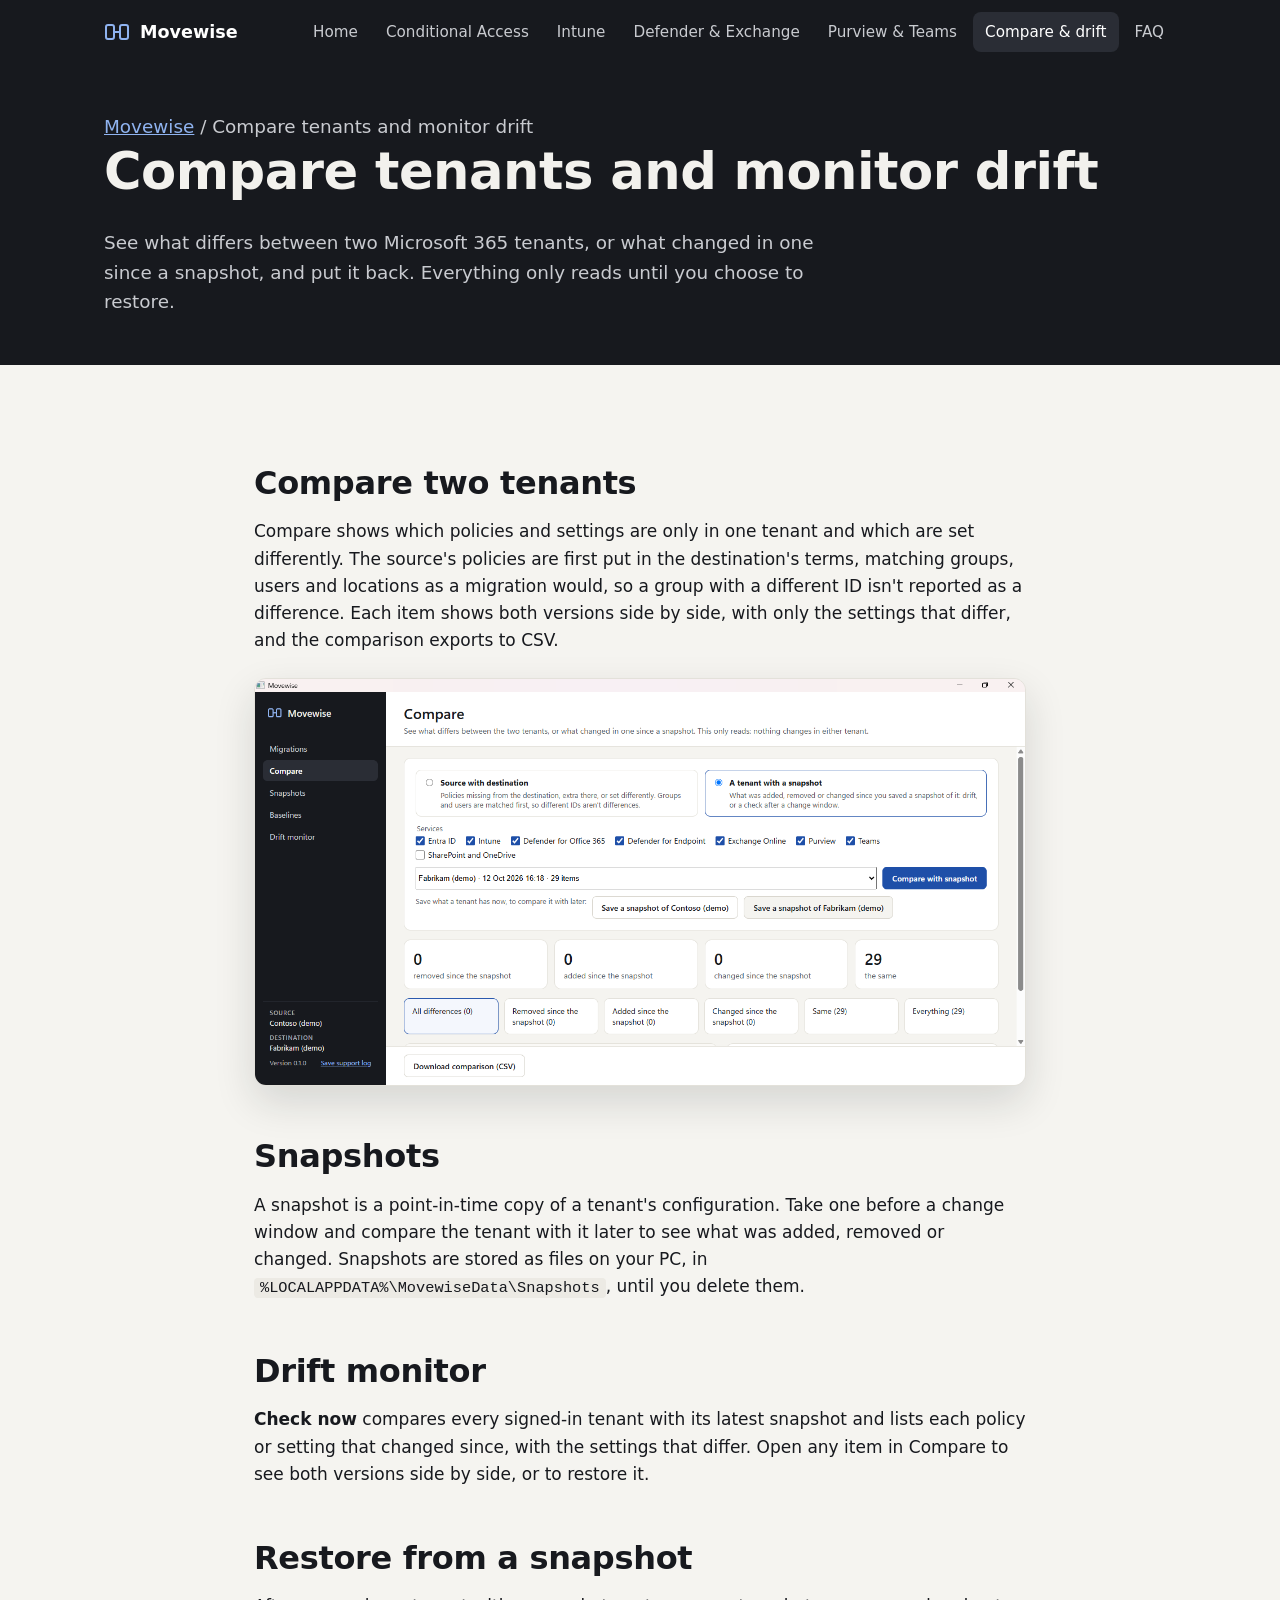
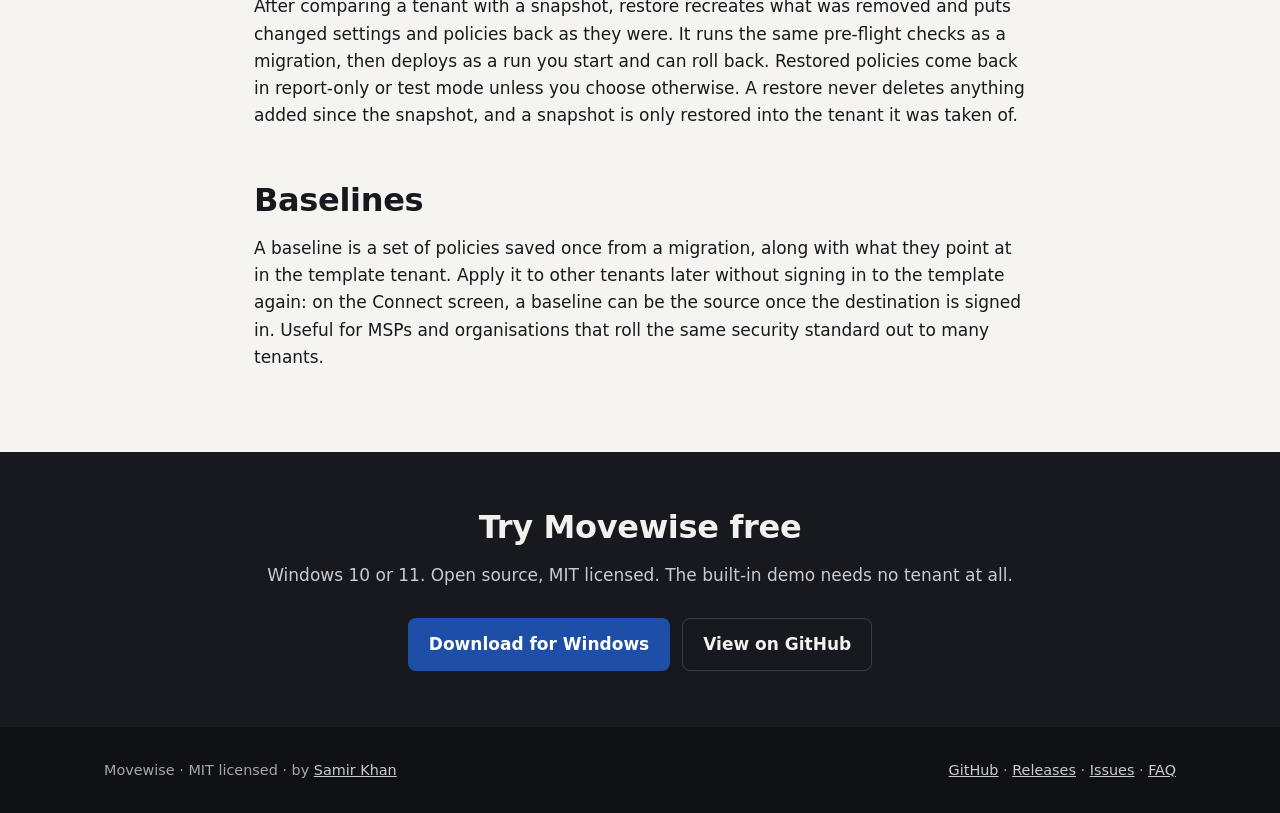
==== site/compare-drift.html @ 2ace510d "Add a website for search engines and AI assistants, and a search-friendly README - site/: a static w" ====
<!doctype html>
<html lang="en">
<head>
<meta charset="utf-8">
<meta name="viewport" content="width=device-width, initial-scale=1">
<title>Compare Microsoft 365 tenants and monitor configuration drift | Movewise</title>
<meta name="description" content="Compare two Microsoft 365 tenants setting by setting, take snapshots of a tenant configuration, detect drift since the last snapshot, restore changed settings, and apply policy baselines to other tenants.">
<link rel="canonical" href="https://sameerk27.github.io/movewise/compare-drift.html">
<link rel="icon" href="assets/icon.svg" type="image/svg+xml">
<meta property="og:type" content="article">
<meta property="og:site_name" content="Movewise">
<meta property="og:title" content="Compare Microsoft 365 tenants and monitor configuration drift | Movewise">
<meta property="og:description" content="Compare two Microsoft 365 tenants setting by setting, take snapshots of a tenant configuration, detect drift since the last snapshot, restore changed settings, and apply policy baselines to other tenants.">
<meta property="og:url" content="https://sameerk27.github.io/movewise/compare-drift.html">
<meta property="og:image" content="https://sameerk27.github.io/movewise/img/og-movewise.png">
<meta name="twitter:card" content="summary_large_image">
<link rel="stylesheet" href="assets/site.css">
</head>
<body>
<header class="top">
  <div class="wrap">
    <a class="brand" href="./"><svg width="26" height="26" viewBox="0 0 26 26" fill="none" stroke="currentColor" stroke-width="2" stroke-linecap="round" aria-hidden="true"><rect x="2" y="6" width="8" height="14" rx="2"/><rect x="16" y="6" width="8" height="14" rx="2"/><path d="M10 13h6"/></svg>Movewise</a>
    <nav aria-label="Main">
      <a href="./">Home</a>
      <a href="conditional-access.html">Conditional Access</a>
      <a href="intune.html">Intune</a>
      <a href="defender-exchange.html">Defender &amp; Exchange</a>
      <a href="purview-teams.html">Purview &amp; Teams</a>
      <a href="compare-drift.html" aria-current="page">Compare &amp; drift</a>
      <a href="faq.html">FAQ</a>
    </nav>
  </div>
</header>
<main>
<div class="page-head">
  <div class="wrap">
    <p class="crumbs"><a href="./">Movewise</a> / Compare tenants and monitor drift</p>
    <h1>Compare tenants and monitor drift</h1>
    <p>See what differs between two Microsoft 365 tenants, or what changed in one since a snapshot, and put it back. Everything only reads until you choose to restore.</p>
  </div>
</div>
<article class="doc">
<h2>Compare two tenants</h2>
<p>Compare shows which policies and settings are only in one tenant and which are set differently. The source's policies are first put in the destination's terms, matching groups, users and locations as a migration would, so a group with a different ID isn't reported as a difference. Each item shows both versions side by side, with only the settings that differ, and the comparison exports to CSV.</p>
<img class="shot" src="img/compare.png" width="1366" height="720" loading="lazy" alt="Movewise comparing a tenant with a snapshot: removed, added, changed and unchanged counts">

<h2>Snapshots</h2>
<p>A snapshot is a point-in-time copy of a tenant's configuration. Take one before a change window and compare the tenant with it later to see what was added, removed or changed. Snapshots are stored as files on your PC, in <code>%LOCALAPPDATA%\MovewiseData\Snapshots</code>, until you delete them.</p>

<h2>Drift monitor</h2>
<p><b>Check now</b> compares every signed-in tenant with its latest snapshot and lists each policy or setting that changed since, with the settings that differ. Open any item in Compare to see both versions side by side, or to restore it.</p>

<h2>Restore from a snapshot</h2>
<p>After comparing a tenant with a snapshot, restore recreates what was removed and puts changed settings and policies back as they were. It runs the same pre-flight checks as a migration, then deploys as a run you start and can roll back. Restored policies come back in report-only or test mode unless you choose otherwise. A restore never deletes anything added since the snapshot, and a snapshot is only restored into the tenant it was taken of.</p>

<h2>Baselines</h2>
<p>A baseline is a set of policies saved once from a migration, along with what they point at in the template tenant. Apply it to other tenants later without signing in to the template again: on the Connect screen, a baseline can be the source once the destination is signed in. Useful for MSPs and organisations that roll the same security standard out to many tenants.</p>
</article>
<section class="cta">
  <div class="wrap">
    <h2>Try Movewise free</h2>
    <p>Windows 10 or 11. Open source, MIT licensed. The built-in demo needs no tenant at all.</p>
    <div class="actions">
      <a class="btn primary" href="https://github.com/sameerk27/movewise/releases/latest">Download for Windows</a>
      <a class="btn ghost" href="https://github.com/sameerk27/movewise">View on GitHub</a>
    </div>
  </div>
</section>
</main>
<footer>
  <div class="wrap">
    <span>Movewise · MIT licensed · by <a href="https://github.com/sameerk27">Samir Khan</a></span>
    <span><a href="https://github.com/sameerk27/movewise">GitHub</a> · <a href="https://github.com/sameerk27/movewise/releases">Releases</a> · <a href="https://github.com/sameerk27/movewise/issues">Issues</a> · <a href="faq.html">FAQ</a></span>
  </div>
</footer>
</body>
</html>
---- site/assets/site.css ----
/* Movewise website. Colours follow the app. */
:root {
  --ink: #17191E; --muted: #5B5F68; --ground: #F5F4F0; --surface: #FFFFFF; --line: #E3E1DA;
  --accent: #1E4FA8; --accent-hover: #163B7F; --accent-soft: #E8EEF9; --light-accent: #8FB3F0;
  --ok: #17603C; --ok-soft: #E6F3EC; --warn: #8A3F06; --warn-soft: #FDF1E3;
  --side: #17191E; --side-ink: #E9E7E1; --side-muted: #A3A6AD;
  --radius: 12px; --max: 1120px;
}
* { box-sizing: border-box; }
html { scroll-behavior: smooth; }
body {
  margin: 0; background: var(--ground); color: var(--ink);
  font-family: "Segoe UI Variable Text", "Segoe UI", system-ui, -apple-system, "Helvetica Neue", Arial, sans-serif;
  font-size: 17px; line-height: 1.6; -webkit-font-smoothing: antialiased;
}
a { color: var(--accent); }
a:hover { color: var(--accent-hover); }
:focus-visible { outline: 2px solid var(--accent); outline-offset: 2px; }
img { max-width: 100%; height: auto; display: block; }
h1, h2, h3 { line-height: 1.2; margin: 0 0 .5em; letter-spacing: -.01em; }
h1 { font-size: clamp(2rem, 5vw, 3.2rem); font-weight: 700; }
h2 { font-size: clamp(1.5rem, 3vw, 2rem); font-weight: 700; margin-top: 0; }
h3 { font-size: 1.15rem; font-weight: 650; }
p { margin: 0 0 1em; }
code { font-family: "Cascadia Mono", Consolas, ui-monospace, monospace; font-size: .9em; background: #ECEAE4; padding: 1px 6px; border-radius: 4px; }

.wrap { max-width: var(--max); margin: 0 auto; padding: 0 24px; }

/* Header */
.top { background: var(--side); color: var(--side-ink); }
.top .wrap { display: flex; align-items: center; gap: 24px; min-height: 64px; flex-wrap: wrap; }
.brand { display: flex; align-items: center; gap: 10px; color: #fff; text-decoration: none; font-weight: 650; font-size: 1.1rem; }
.brand svg { color: var(--light-accent); }
.top nav { display: flex; gap: 4px; flex-wrap: wrap; margin-left: auto; }
.top nav a { color: #C9CBD0; text-decoration: none; padding: 8px 12px; border-radius: 8px; font-size: .95rem; }
.top nav a:hover, .top nav a[aria-current="page"] { background: #2A2D35; color: #fff; }

/* Hero */
.hero { background: var(--side); color: #F2F1ED; padding: 56px 0 0; overflow: hidden; }
.hero h1 span { color: var(--light-accent); }
.hero .lead { font-size: 1.2rem; color: #C9CBD0; max-width: 760px; }
.hero .shot { margin-top: 40px; border-radius: var(--radius) var(--radius) 0 0; box-shadow: 0 -10px 50px rgba(0,0,0,.4); }
.tag { display: inline-block; font-size: .85rem; font-weight: 600; color: var(--light-accent); background: #2A2D35; padding: 4px 12px; border-radius: 999px; margin-bottom: 18px; }
.actions { display: flex; gap: 12px; flex-wrap: wrap; margin-top: 28px; }
.btn { display: inline-flex; align-items: center; gap: 8px; padding: 12px 20px; border-radius: 8px; font-weight: 600; text-decoration: none; border: 1px solid transparent; }
.btn.primary { background: var(--accent); color: #fff; }
.btn.primary:hover { background: var(--accent-hover); color: #fff; }
.btn.ghost { border-color: #3A3D45; color: #F2F1ED; }
.btn.ghost:hover { background: #2A2D35; color: #fff; }
.light .btn.ghost { border-color: #D4D1C8; color: var(--ink); background: var(--surface); }

/* Sections */
section.block { padding: 64px 0; }
section.block.alt { background: var(--surface); border-top: 1px solid var(--line); border-bottom: 1px solid var(--line); }
.intro { max-width: 760px; color: var(--muted); font-size: 1.1rem; }
.grid { display: grid; gap: 20px; grid-template-columns: repeat(auto-fit, minmax(230px, 1fr)); margin-top: 32px; }
.card { background: var(--surface); border: 1px solid var(--line); border-radius: var(--radius); padding: 24px; }
.alt .card { background: var(--ground); }
.card h3 { margin-bottom: .4em; }
.card p { color: var(--muted); margin: 0; }
.card a.more { display: inline-block; margin-top: 12px; font-weight: 600; text-decoration: none; }
.steps { counter-reset: step; list-style: none; padding: 0; margin: 32px 0 0; display: grid; gap: 16px; }
.steps li { counter-increment: step; display: grid; grid-template-columns: 44px 1fr; gap: 16px; align-items: start; background: var(--surface); border: 1px solid var(--line); border-radius: var(--radius); padding: 20px; }
.steps li::before { content: counter(step); width: 44px; height: 44px; border-radius: 50%; background: var(--accent); color: #fff; font-weight: 700; display: flex; align-items: center; justify-content: center; }
.steps b { display: block; margin-bottom: 2px; }
.steps span { color: var(--muted); }
.split { display: grid; gap: 40px; grid-template-columns: 1fr 1.3fr; align-items: center; margin-top: 32px; }
.split.flip { grid-template-columns: 1.3fr 1fr; }
.shot { border-radius: var(--radius); border: 1px solid var(--line); box-shadow: 0 16px 40px rgba(23, 25, 30, .14); background: #fff; }
.checks { list-style: none; padding: 0; margin: 0; display: grid; gap: 10px; }
.checks li { padding-left: 30px; position: relative; }
.checks li::before { content: "✓"; position: absolute; left: 0; top: 0; color: var(--ok); font-weight: 700; }
.note { background: var(--warn-soft); color: var(--warn); border-radius: 10px; padding: 14px 18px; margin: 24px 0; }
table { width: 100%; border-collapse: collapse; background: var(--surface); border: 1px solid var(--line); border-radius: var(--radius); overflow: hidden; margin-top: 24px; }
th, td { text-align: left; padding: 12px 16px; border-bottom: 1px solid var(--line); vertical-align: top; }
th { background: #FAF9F6; font-size: .85rem; text-transform: uppercase; letter-spacing: .04em; color: var(--muted); }
tr:last-child td { border-bottom: 0; }

/* Article pages */
.page-head { background: var(--side); color: #F2F1ED; padding: 48px 0; }
.page-head p { color: #C9CBD0; font-size: 1.15rem; max-width: 760px; margin: 0; }
.crumbs { font-size: .9rem; margin-bottom: 12px; color: var(--side-muted); }
.crumbs a { color: var(--light-accent); }
article.doc { max-width: 820px; padding: 48px 24px 64px; margin: 0 auto; }
article.doc h2 { margin-top: 1.6em; }
article.doc ul { padding-left: 1.2em; }
article.doc li { margin-bottom: .4em; }
article.doc .shot { margin: 24px 0; }
details { background: var(--surface); border: 1px solid var(--line); border-radius: var(--radius); padding: 16px 20px; margin-bottom: 12px; }
summary { font-weight: 650; cursor: pointer; }
details p { margin: 12px 0 0; color: var(--muted); }

/* Footer */
.cta { background: var(--side); color: #F2F1ED; padding: 56px 0; text-align: center; }
.cta p { color: #C9CBD0; }
.cta .actions { justify-content: center; }
footer { background: #101114; color: var(--side-muted); padding: 32px 0; font-size: .9rem; }
footer .wrap { display: flex; gap: 24px; flex-wrap: wrap; justify-content: space-between; }
footer a { color: #C9CBD0; }

@media (max-width: 760px) {
  body { font-size: 16px; }
  .split, .split.flip { grid-template-columns: 1fr; }
  .top nav { margin-left: 0; }
  section.block { padding: 48px 0; }
}
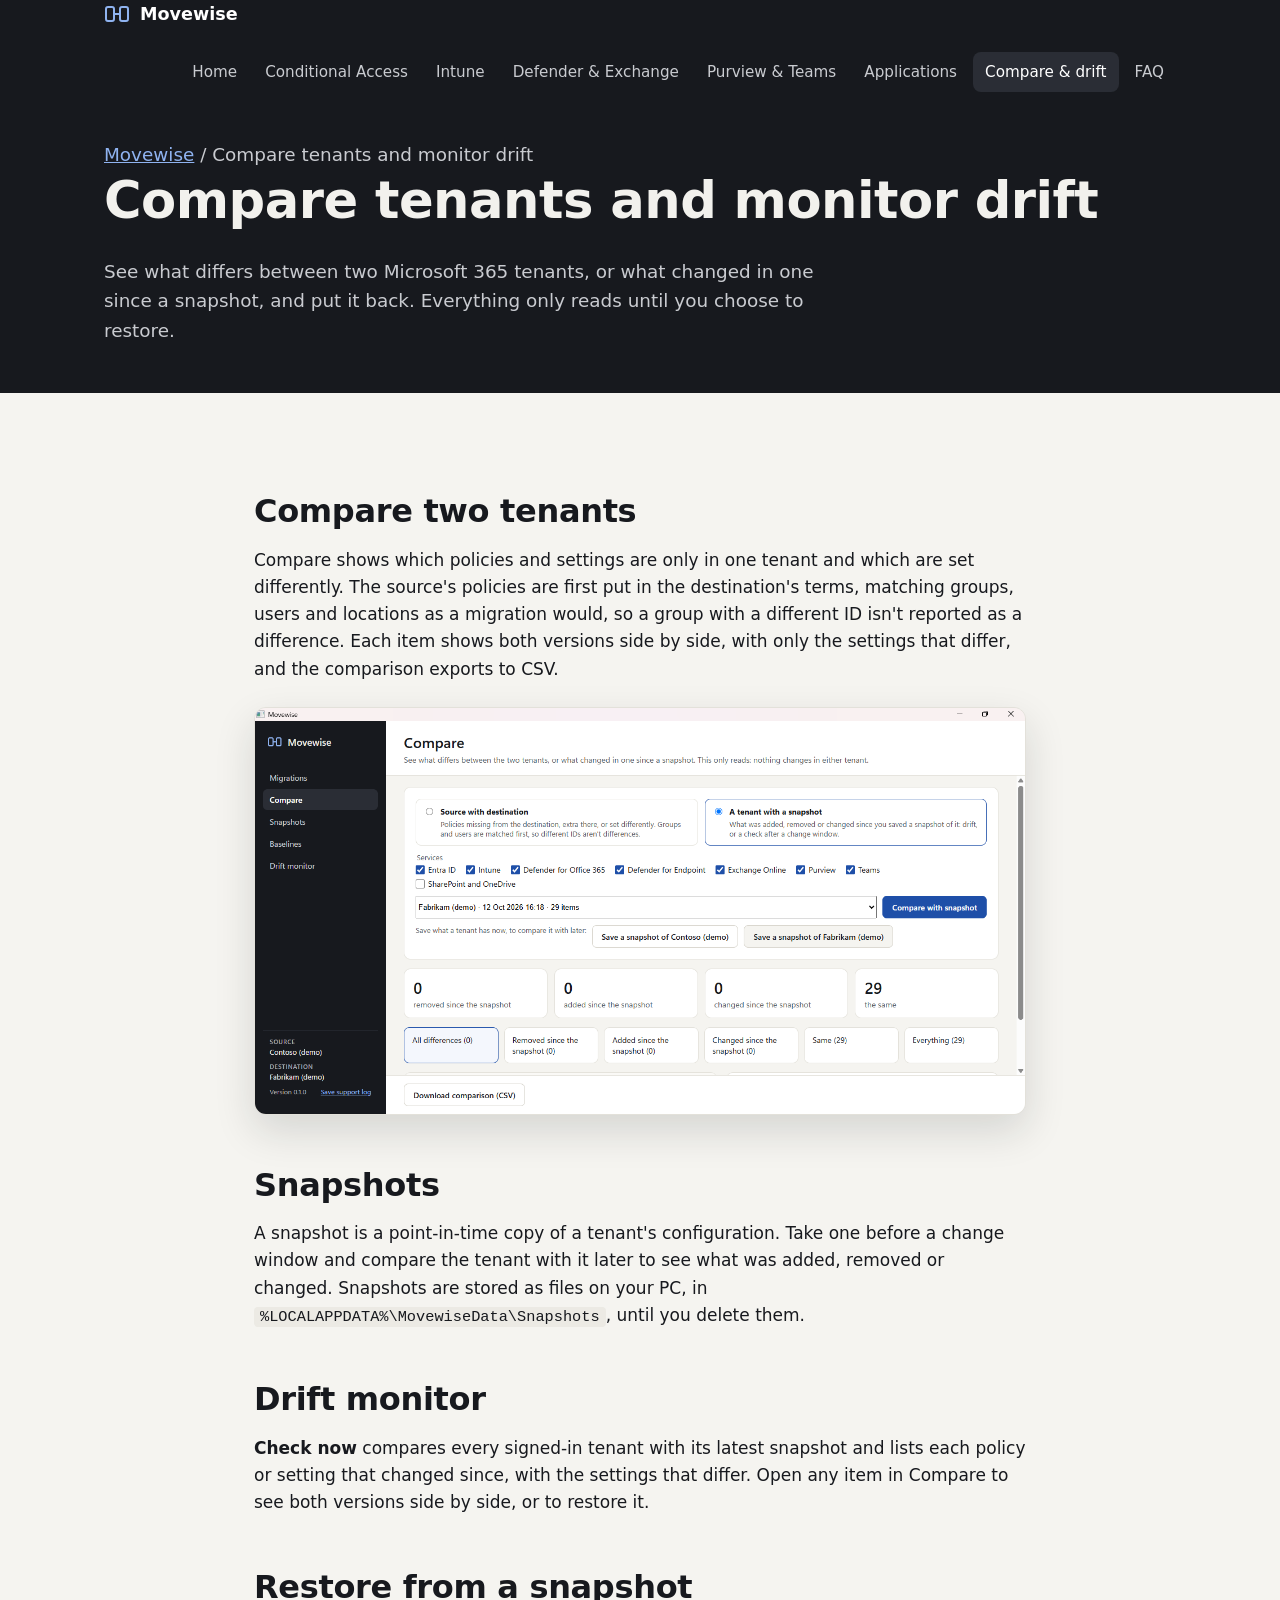
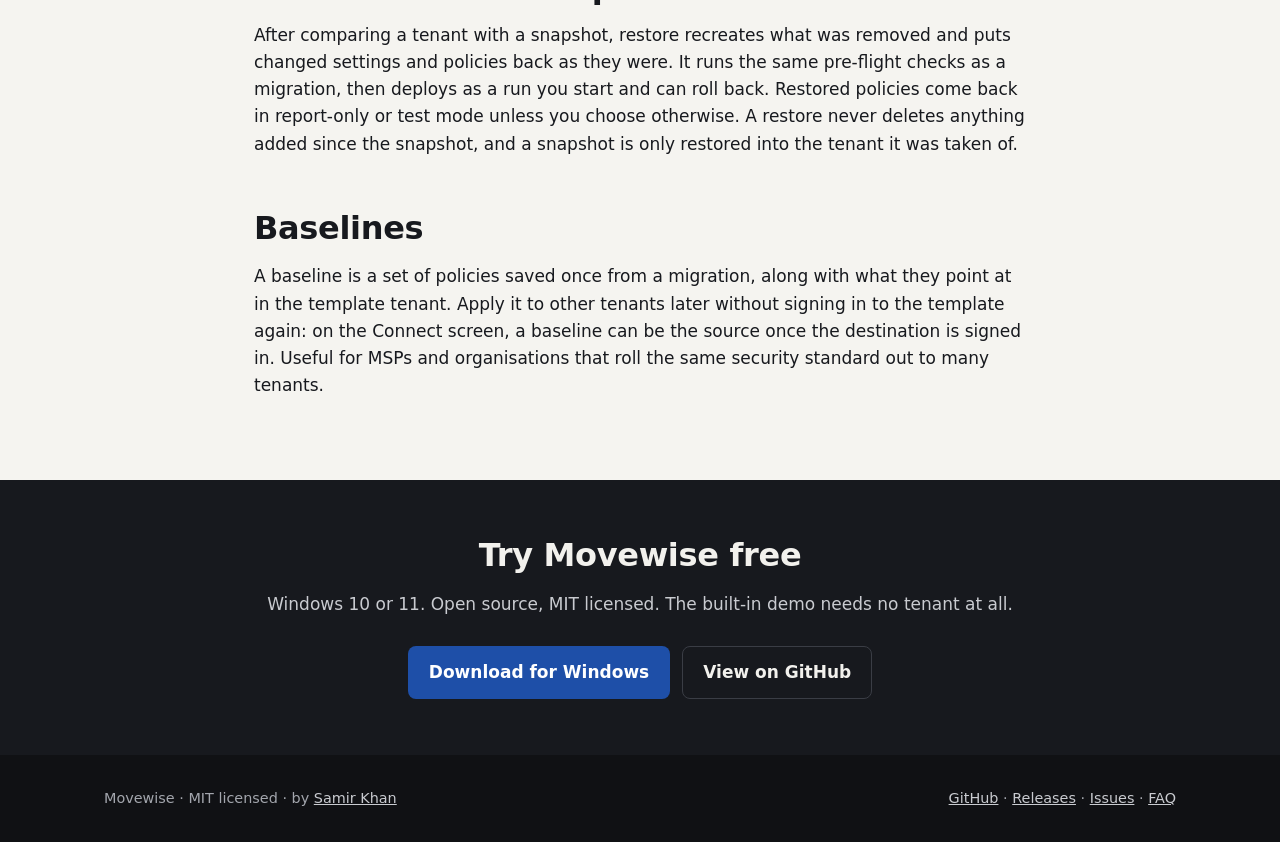
==== commit f8c8095c: "Add an application migration page to the website for 0.3.0 A new page, "Migrate enterprise applicati" ====
--- a/site/compare-drift.html
+++ b/site/compare-drift.html
@@ -26,6 +26,7 @@
       <a href="intune.html">Intune</a>
       <a href="defender-exchange.html">Defender &amp; Exchange</a>
       <a href="purview-teams.html">Purview &amp; Teams</a>
+      <a href="applications.html">Applications</a>
       <a href="compare-drift.html" aria-current="page">Compare &amp; drift</a>
       <a href="faq.html">FAQ</a>
     </nav>
